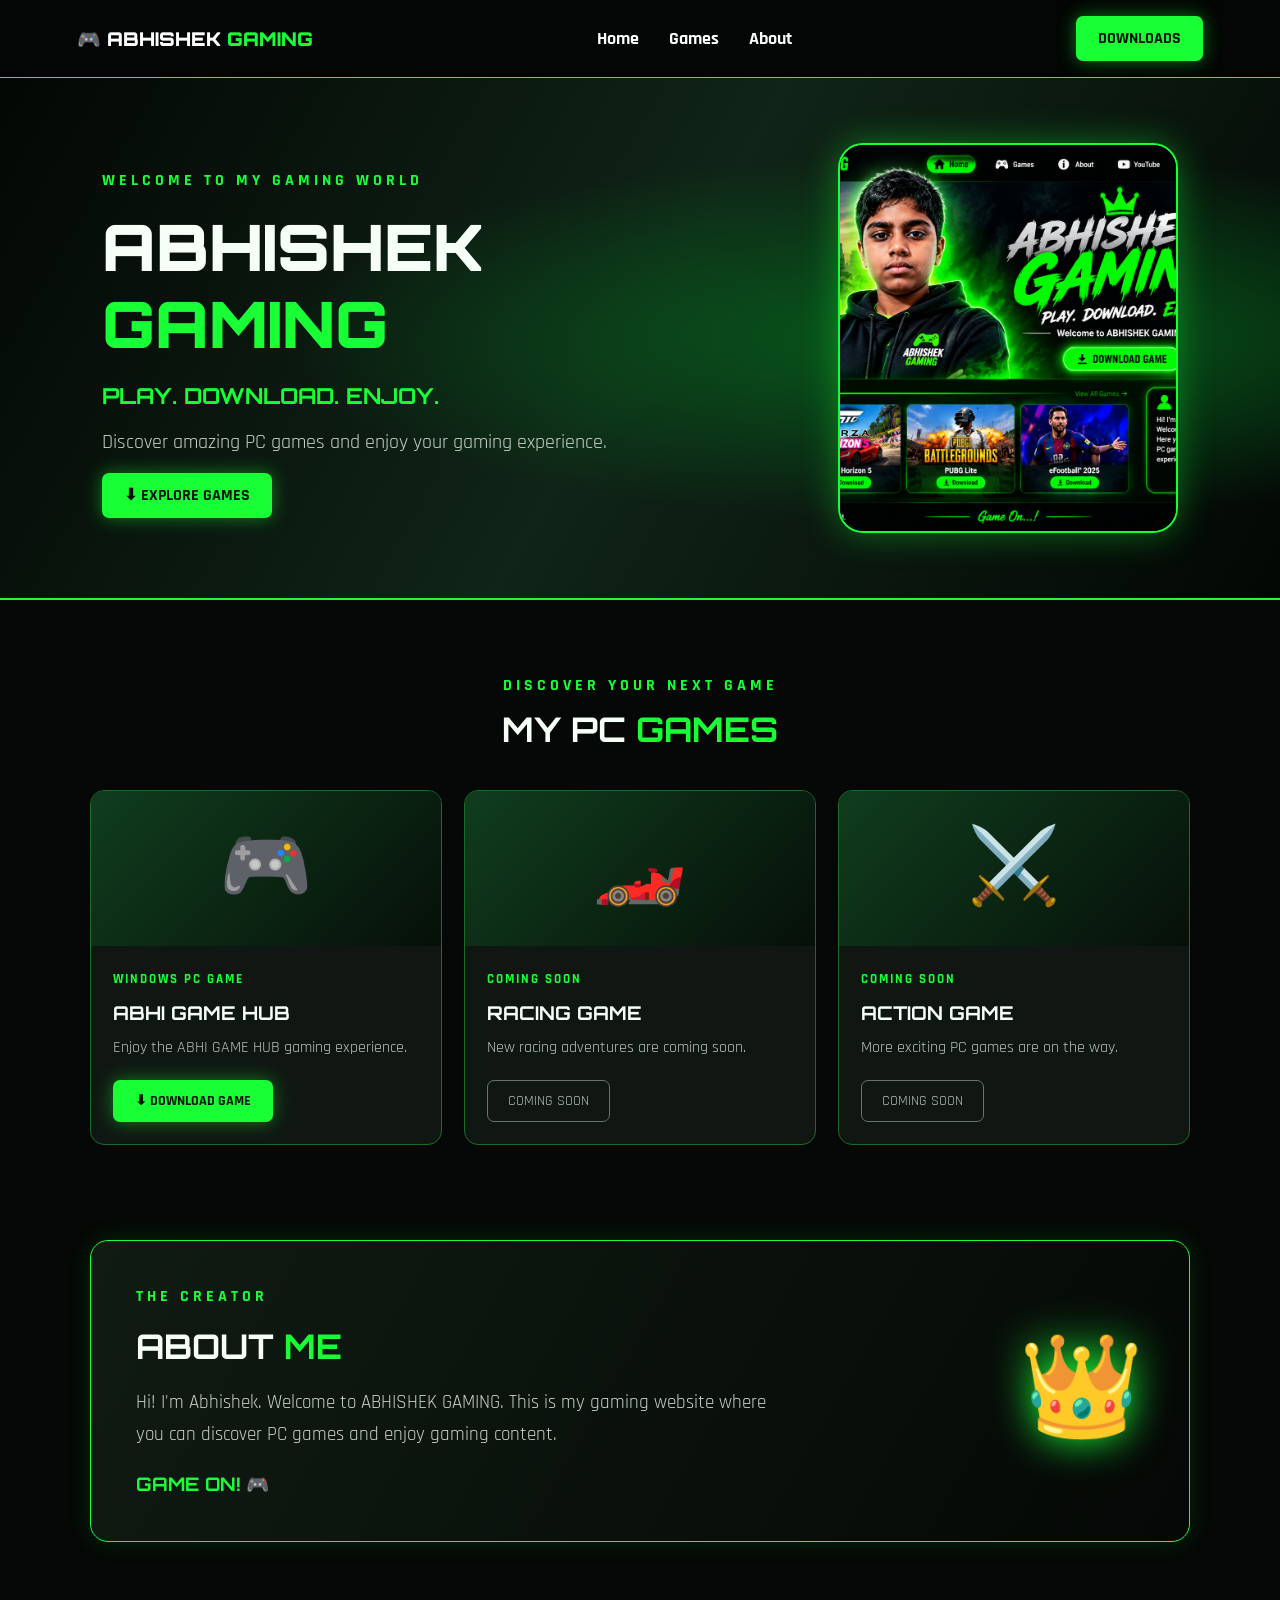
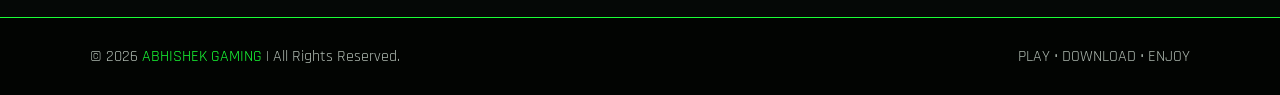
==== index.html @ 5f0d9680 "Update index.html" ====
<!DOCTYPE html>
<html lang="en">
<head>
  <meta charset="UTF-8">
 <meta name="google-site-verification" content="TpRBBOFH13woPMyVoGocZKVN5jD1tN5JcYFWrQmEmKY" />
  <meta name="viewport" content="width=device-width, initial-scale=1.0">
  <title>ABHISHEK GAMING | Official</title>
  <meta name="description" content="Welcome to ABHISHEK GAMING. Discover and download PC games.">
  <link rel="stylesheet" href="style.css">
</head>
<body>

<header class="navbar">
  <a class="logo" href="#home">🎮 ABHISHEK <span>GAMING</span></a>
  <nav>
    <a href="#home">Home</a>
    <a href="#games">Games</a>
    <a href="#about">About</a>
  </nav>
  <a class="nav-btn" href="#games">DOWNLOADS</a>
</header>

<main>
<section class="hero" id="home">
  <div class="hero-content">
    <p class="tag">WELCOME TO MY GAMING WORLD</p>
    <h1>ABHISHEK <span>GAMING</span></h1>
    <h2>PLAY. DOWNLOAD. ENJOY.</h2>
    <p class="intro">
      Discover amazing PC games and enjoy your gaming experience.
    </p>
    <a href="#games" class="main-btn">⬇ EXPLORE GAMES</a>
  </div>

  <div class="profile">
    <img src="abhishek.jpg" alt="Abhishek - ABHISHEK GAMING">
  </div>
</section>

<section class="games-section" id="games">
  <div class="section-heading">
    <p>DISCOVER YOUR NEXT GAME</p>
    <h2>MY PC <span>GAMES</span></h2>
  </div>

  <div class="game-grid">
    <article class="game-card">
      <div class="game-image">🎮</div>
      <div class="game-info">
        <span class="game-type">WINDOWS PC GAME</span>
        <h3>ABHI GAME HUB</h3>
        <p>Enjoy the ABHI GAME HUB gaming experience.</p>
        <a class="download-btn"
           href="ABHI_GAME_HUB.zip"
           download>⬇ DOWNLOAD GAME</a>
      </div>
    </article>

    <article class="game-card coming">
      <div class="game-image">🏎️</div>
      <div class="game-info">
        <span class="game-type">COMING SOON</span>
        <h3>RACING GAME</h3>
        <p>New racing adventures are coming soon.</p>
        <span class="soon-btn">COMING SOON</span>
      </div>
    </article>

    <article class="game-card coming">
      <div class="game-image">⚔️</div>
      <div class="game-info">
        <span class="game-type">COMING SOON</span>
        <h3>ACTION GAME</h3>
        <p>More exciting PC games are on the way.</p>
        <span class="soon-btn">COMING SOON</span>
      </div>
    </article>
  </div>
</section>

<section class="about" id="about">
  <div>
    <p class="tag">THE CREATOR</p>
    <h2>ABOUT <span>ME</span></h2>
    <p>
      Hi! I'm Abhishek. Welcome to ABHISHEK GAMING.
      This is my gaming website where you can discover
      PC games and enjoy gaming content.
    </p>
    <h3>GAME ON! 🎮</h3>
  </div>
  <div class="about-icon">👑</div>
</section>
</main>

<footer>
  <p>© 2026 <span>ABHISHEK GAMING</span> | All Rights Reserved.</p>
  <p>PLAY • DOWNLOAD • ENJOY</p>
</footer>

</body>
</html>
---- style.css ----
@import url('https://fonts.googleapis.com/css2?family=Orbitron:wght@400;500;600;700;800;900&family=Rajdhani:wght@400;500;600;700&display=swap');

:root {
  --green: #19ff36;
  --dark: #050806;
  --panel: #101712;
  --white: #f5fff7;
}

* {
  margin: 0;
  padding: 0;
  box-sizing: border-box;
  scroll-behavior: smooth;
}

body {
  background: var(--dark);
  color: var(--white);
  font-family: 'Rajdhani', sans-serif;
}

.navbar {
  min-height: 78px;
  padding: 15px 6%;
  display: flex;
  justify-content: space-between;
  align-items: center;
  background: #030604;
  border-bottom: 1px solid var(--green);
  position: sticky;
  top: 0;
  z-index: 10;
}

.logo {
  color: white;
  font-family: 'Orbitron', sans-serif;
  font-weight: 900;
  font-size: 19px;
  text-decoration: none;
}

.logo span,
footer span {
  color: var(--green);
}

nav {
  display: flex;
  gap: 30px;
}

nav a {
  color: white;
  text-decoration: none;
  font-size: 18px;
  font-weight: 700;
}

nav a:hover {
  color: var(--green);
}

.nav-btn,
.main-btn,
.download-btn {
  background: var(--green);
  color: #001500;
  padding: 12px 22px;
  border-radius: 7px;
  font-weight: 900;
  text-decoration: none;
  box-shadow: 0 0 18px #19ff3670;
  transition: .3s;
}

.nav-btn:hover,
.main-btn:hover,
.download-btn:hover {
  background: white;
  transform: translateY(-3px);
}

.hero {
  min-height: 510px;
  padding: 65px 8%;
  display: flex;
  align-items: center;
  justify-content: space-between;
  gap: 40px;
  background:
    radial-gradient(ellipse at 75% 50%, #075c1c 0%, transparent 50%),
    linear-gradient(120deg, #030704, #102417, #030704);
  border-bottom: 2px solid var(--green);
}

.hero-content {
  max-width: 600px;
}

.tag {
  color: var(--green);
  letter-spacing: 4px;
  font-weight: 700;
  margin-bottom: 18px;
}

.hero h1 {
  font-family: 'Orbitron', sans-serif;
  font-size: clamp(35px, 5vw, 65px);
  font-weight: 900;
  line-height: 1.2;
}

.hero h1 span,
.hero h2,
.section-heading span,
.about h2 span {
  color: var(--green);
}

.hero h2 {
  font-family: 'Orbitron', sans-serif;
  font-size: 22px;
  margin: 20px 0;
}

.intro {
  color: #c5d2c8;
  font-size: 20px;
  margin-bottom: 30px;
}

.profile {
  width: 340px;
  height: 390px;
  flex-shrink: 0;
  border: 2px solid var(--green);
  border-radius: 25px;
  overflow: hidden;
  box-shadow: 0 0 35px #19ff3660;
}

.profile img {
  width: 100%;
  height: 100%;
  object-fit: cover;
  object-position: center 25%;
}

.games-section {
  padding: 75px 7%;
}

.section-heading {
  text-align: center;
  margin-bottom: 40px;
}

.section-heading p {
  color: var(--green);
  letter-spacing: 4px;
  font-weight: 700;
}

.section-heading h2,
.about h2 {
  font-family: 'Orbitron', sans-serif;
  font-size: 34px;
  margin-top: 12px;
}

.game-grid {
  display: grid;
  grid-template-columns: repeat(3, 1fr);
  gap: 22px;
}

.game-card {
  background: var(--panel);
  border: 1px solid #176c2b;
  border-radius: 14px;
  overflow: hidden;
  transition: .3s;
}

.game-card:hover {
  transform: translateY(-8px);
  border-color: var(--green);
  box-shadow: 0 0 25px #19ff3640;
}

.game-image {
  height: 155px;
  display: grid;
  place-items: center;
  font-size: 75px;
  background: linear-gradient(135deg, #103d1d, #061009);
}

.game-info {
  padding: 22px;
}

.game-type {
  color: var(--green);
  font-size: 13px;
  font-weight: 700;
  letter-spacing: 2px;
}

.game-info h3 {
  font-family: 'Orbitron', sans-serif;
  font-size: 19px;
  margin: 12px 0;
}

.game-info p {
  color: #b8c4bb;
  margin-bottom: 22px;
}

.download-btn,
.soon-btn {
  display: inline-block;
  font-size: 14px;
}

.soon-btn {
  padding: 11px 20px;
  border: 1px solid #68736a;
  border-radius: 7px;
  color: #b6c1b8;
}

.about {
  margin: 20px 7% 75px;
  padding: 45px;
  display: flex;
  justify-content: space-between;
  align-items: center;
  background: linear-gradient(120deg, #101b12, #050806);
  border: 1px solid var(--green);
  border-radius: 18px;
  box-shadow: 0 0 25px #19ff3620;
}

.about div:first-child {
  max-width: 650px;
}

.about p:not(.tag) {
  font-size: 19px;
  line-height: 1.7;
  color: #c7d2c9;
  margin-top: 20px;
}

.about h3 {
  color: var(--green);
  margin-top: 20px;
  font-family: 'Orbitron', sans-serif;
}

.about-icon {
  font-size: 100px;
  filter: drop-shadow(0 0 20px var(--green));
}

footer {
  padding: 28px 7%;
  display: flex;
  justify-content: space-between;
  gap: 15px;
  background: #020402;
  border-top: 1px solid var(--green);
  color: #aeb9b0;
}

@media (max-width: 850px) {
  .hero {
    flex-direction: column;
    text-align: center;
  }

  .profile {
    width: min(100%, 340px);
  }

  .game-grid {
    grid-template-columns: repeat(2, 1fr);
  }

  nav {
    gap: 12px;
  }
}

@media (max-width: 550px) {
  .navbar {
    flex-wrap: wrap;
    justify-content: center;
    gap: 15px;
  }

  nav {
    width: 100%;
    justify-content: center;
  }

  .nav-btn {
    display: none;
  }

  .hero {
    padding: 50px 20px;
  }

  .game-grid {
    grid-template-columns: 1fr;
  }

  .about {
    margin: 20px;
    padding: 25px;
  }

  .about-icon {
    display: none;
  }

  footer {
    flex-direction: column;
    text-align: center;
  }
}
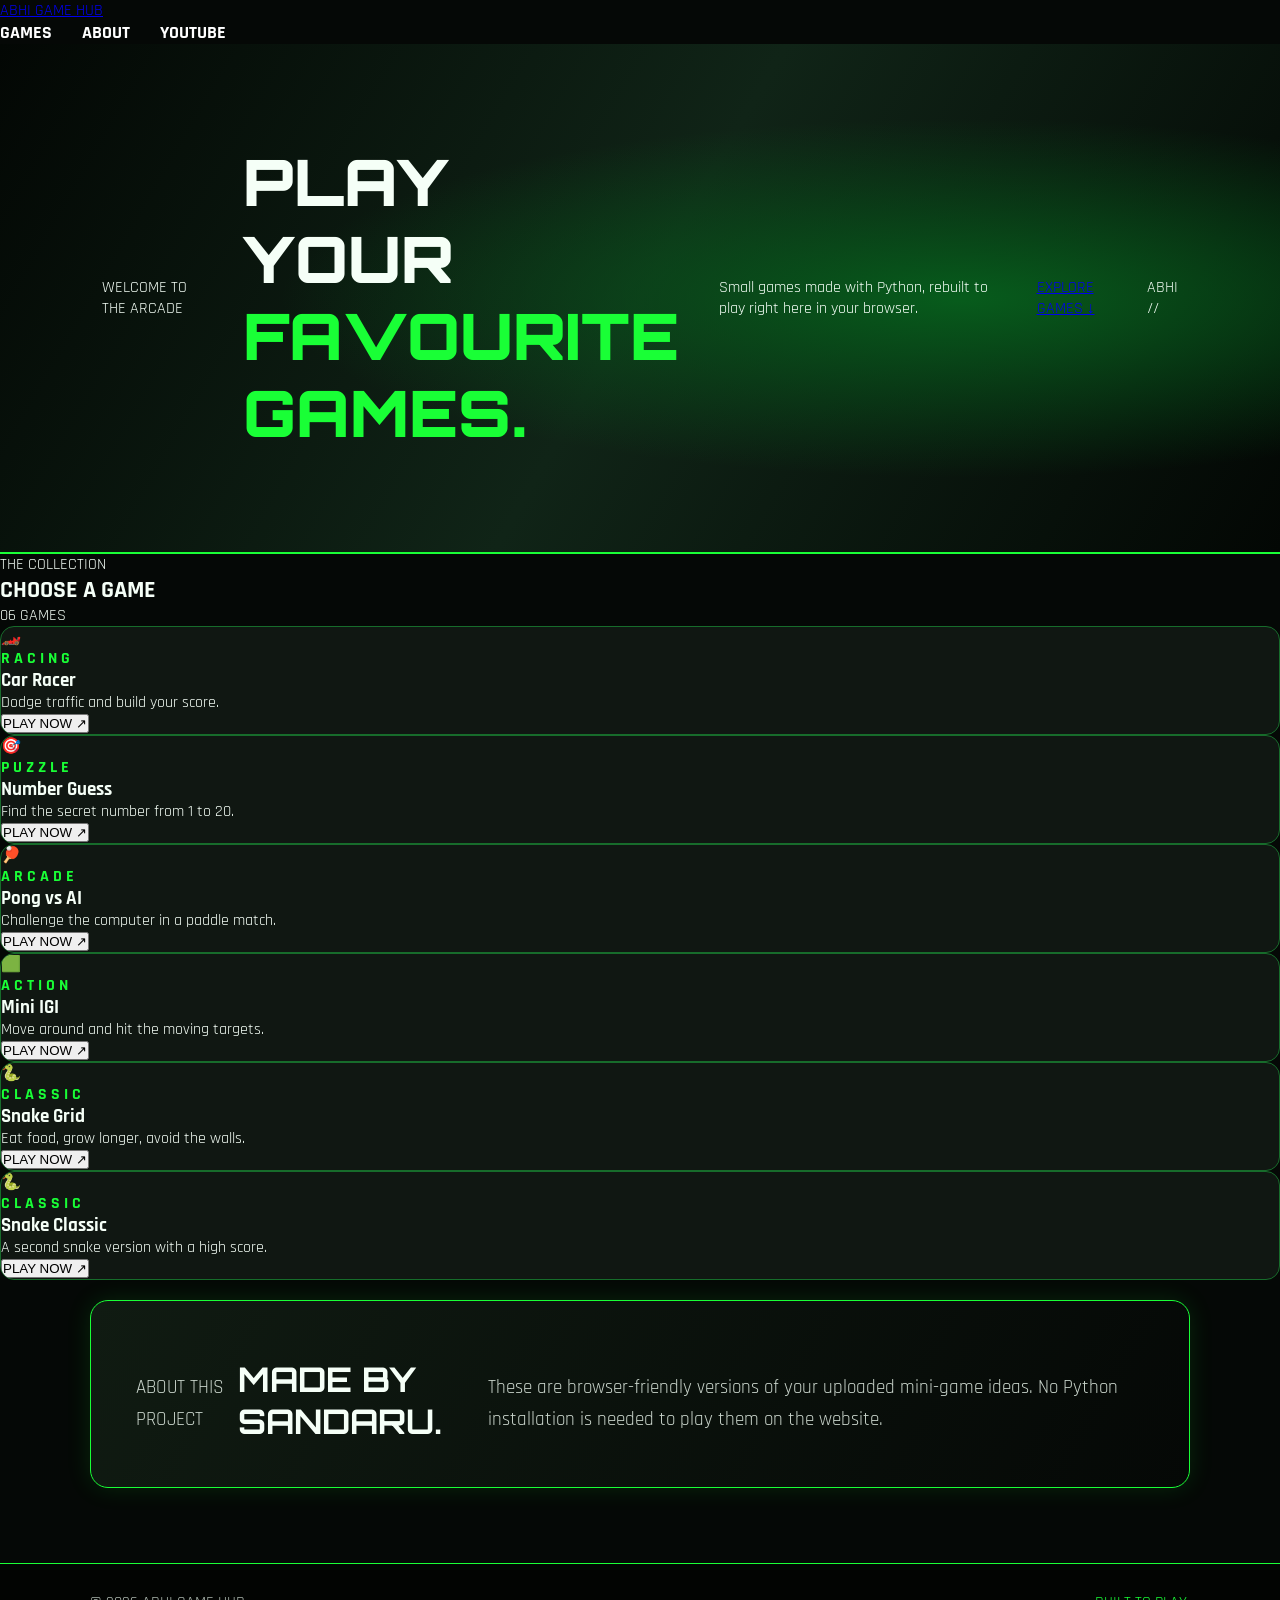
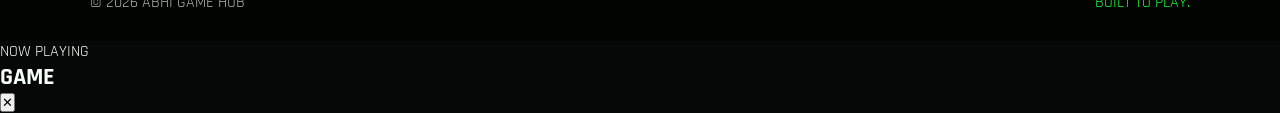
==== commit abfd43e0: "Update index.html" ====
--- a/index.html
+++ b/index.html
@@ -3,104 +3,45 @@
 <html lang="en">
 <head>
   <meta charset="UTF-8">
- <meta name="google-site-verification" content="TpRBBOFH13woPMyVoGocZKVN5jD1tN5JcYFWrQmEmKY" />
   <meta name="viewport" content="width=device-width, initial-scale=1.0">
-  <title>ABHISHEK GAMING | Official</title>
-  <meta name="description" content="Welcome to ABHISHEK GAMING. Discover and download PC games.">
+  <title>ABHI GAME HUB</title>
   <link rel="stylesheet" href="style.css">
 </head>
 <body>
+  <header class="top">
+    <a class="brand" href="#"><span>ABHI</span> GAME HUB</a>
+    <nav><a href="#games">GAMES</a><a href="#about">ABOUT</a><a href="youtube.html">YOUTUBE</a></nav>
+  </header>
+  <main>
+    <section class="hero">
+      <p class="eyebrow">WELCOME TO THE ARCADE</p>
+      <h1>PLAY YOUR<br><span>FAVOURITE GAMES.</span></h1>
+      <p class="sub">Small games made with Python, rebuilt to play right here in your browser.</p>
+      <a class="cta" href="#games">EXPLORE GAMES ↓</a>
+      <div class="hero-mark">ABHI<span> //</span></div>
+    </section>
+    <section id="games" class="section">
+      <div class="section-head"><div><p class="eyebrow">THE COLLECTION</p><h2>CHOOSE A GAME</h2></div><span class="count">06 GAMES</span></div>
+      <div class="cards">
+        <article class="game-card"><div class="game-icon car">🏎️</div><div class="card-info"><span class="tag">RACING</span><h3>Car Racer</h3><p>Dodge traffic and build your score.</p><button onclick="openGame('car')">PLAY NOW ↗</button></div></article>
+        <article class="game-card"><div class="game-icon guess">🎯</div><div class="card-info"><span class="tag">PUZZLE</span><h3>Number Guess</h3><p>Find the secret number from 1 to 20.</p><button onclick="openGame('guess')">PLAY NOW ↗</button></div></article>
+        <article class="game-card"><div class="game-icon pong">🏓</div><div class="card-info"><span class="tag">ARCADE</span><h3>Pong vs AI</h3><p>Challenge the computer in a paddle match.</p><button onclick="openGame('pong')">PLAY NOW ↗</button></div></article>
+        <article class="game-card"><div class="game-icon shooter">🟩</div><div class="card-info"><span class="tag">ACTION</span><h3>Mini IGI</h3><p>Move around and hit the moving targets.</p><button onclick="openGame('shooter')">PLAY NOW ↗</button></div></article>
+        <article class="game-card"><div class="game-icon snake">🐍</div><div class="card-info"><span class="tag">CLASSIC</span><h3>Snake Grid</h3><p>Eat food, grow longer, avoid the walls.</p><button onclick="openGame('snake')">PLAY NOW ↗</button></div></article>
+        <article class="game-card"><div class="game-icon snake2">🐍</div><div class="card-info"><span class="tag">CLASSIC</span><h3>Snake Classic</h3><p>A second snake version with a high score.</p><button onclick="openGame('snake2')">PLAY NOW ↗</button></div></article>
+      </div>
+    </section>
+    <section id="about" class="about"><p class="eyebrow">ABOUT THIS PROJECT</p><h2>MADE BY SANDARU.</h2><p>These are browser-friendly versions of your uploaded mini-game ideas. No Python installation is needed to play them on the website.</p></section>
+  </main>
+  <footer>© 2026 ABHI GAME HUB <span>BUILT TO PLAY.</span></footer>
 
-<header class="navbar">
-  <a class="logo" href="#home">🎮 ABHISHEK <span>GAMING</span></a>
-  <nav>
-    <a href="#home">Home</a>
-    <a href="#games">Games</a>
-    <a href="#about">About</a>
-  </nav>
-  <a class="nav-btn" href="#games">DOWNLOADS</a>
-</header>
-
-<main>
-<section class="hero" id="home">
-  <div class="hero-content">
-    <p class="tag">WELCOME TO MY GAMING WORLD</p>
-    <h1>ABHISHEK <span>GAMING</span></h1>
-    <h2>PLAY. DOWNLOAD. ENJOY.</h2>
-    <p class="intro">
-      Discover amazing PC games and enjoy your gaming experience.
-    </p>
-    <a href="#games" class="main-btn">⬇ EXPLORE GAMES</a>
+  <div class="modal" id="gameModal" aria-hidden="true">
+    <div class="modal-panel">
+      <div class="modal-head"><div><p class="eyebrow">NOW PLAYING</p><h2 id="gameTitle">GAME</h2></div><button class="close" onclick="closeGame()" aria-label="Close game">✕</button></div>
+      <div id="gameArea" class="game-area"></div>
+      <p class="help" id="gameHelp"></p>
+    </div>
   </div>
-
-  <div class="profile">
-    <img src="abhishek.jpg" alt="Abhishek - ABHISHEK GAMING">
-  </div>
-</section>
-
-<section class="games-section" id="games">
-  <div class="section-heading">
-    <p>DISCOVER YOUR NEXT GAME</p>
-    <h2>MY PC <span>GAMES</span></h2>
-  </div>
-
-  <div class="game-grid">
-    <article class="game-card">
-      <div class="game-image">🎮</div>
-      <div class="game-info">
-        <span class="game-type">WINDOWS PC GAME</span>
-        <h3>ABHI GAME HUB</h3>
-        <p>Enjoy the ABHI GAME HUB gaming experience.</p>
-        <a class="download-btn"
-           href="ABHI_GAME_HUB.zip"
-           download>⬇ DOWNLOAD GAME</a>
-      </div>
-    </article>
-
-    <article class="game-card coming">
-      <div class="game-image">🏎️</div>
-      <div class="game-info">
-        <span class="game-type">COMING SOON</span>
-        <h3>RACING GAME</h3>
-        <p>New racing adventures are coming soon.</p>
-        <span class="soon-btn">COMING SOON</span>
-      </div>
-    </article>
-
-    <article class="game-card coming">
-      <div class="game-image">⚔️</div>
-      <div class="game-info">
-        <span class="game-type">COMING SOON</span>
-        <h3>ACTION GAME</h3>
-        <p>More exciting PC games are on the way.</p>
-        <span class="soon-btn">COMING SOON</span>
-      </div>
-    </article>
-  </div>
-</section>
-
-<section class="about" id="about">
-  <div>
-    <p class="tag">THE CREATOR</p>
-    <h2>ABOUT <span>ME</span></h2>
-    <p>
-      Hi! I'm Abhishek. Welcome to ABHISHEK GAMING.
-      This is my gaming website where you can discover
-      PC games and enjoy gaming content.
-    </p>
-    <h3>GAME ON! 🎮</h3>
-  </div>
-  <div class="about-icon">👑</div>
-</section>
-</main>
-
-<footer>
-  <p>© 2026 <span>ABHISHEK GAMING</span> | All Rights Reserved.</p>
-  <p>PLAY • DOWNLOAD • ENJOY</p>
-</footer>
-
+  <script src="games.js"></script>
 </body>
 </html>
-
-
-
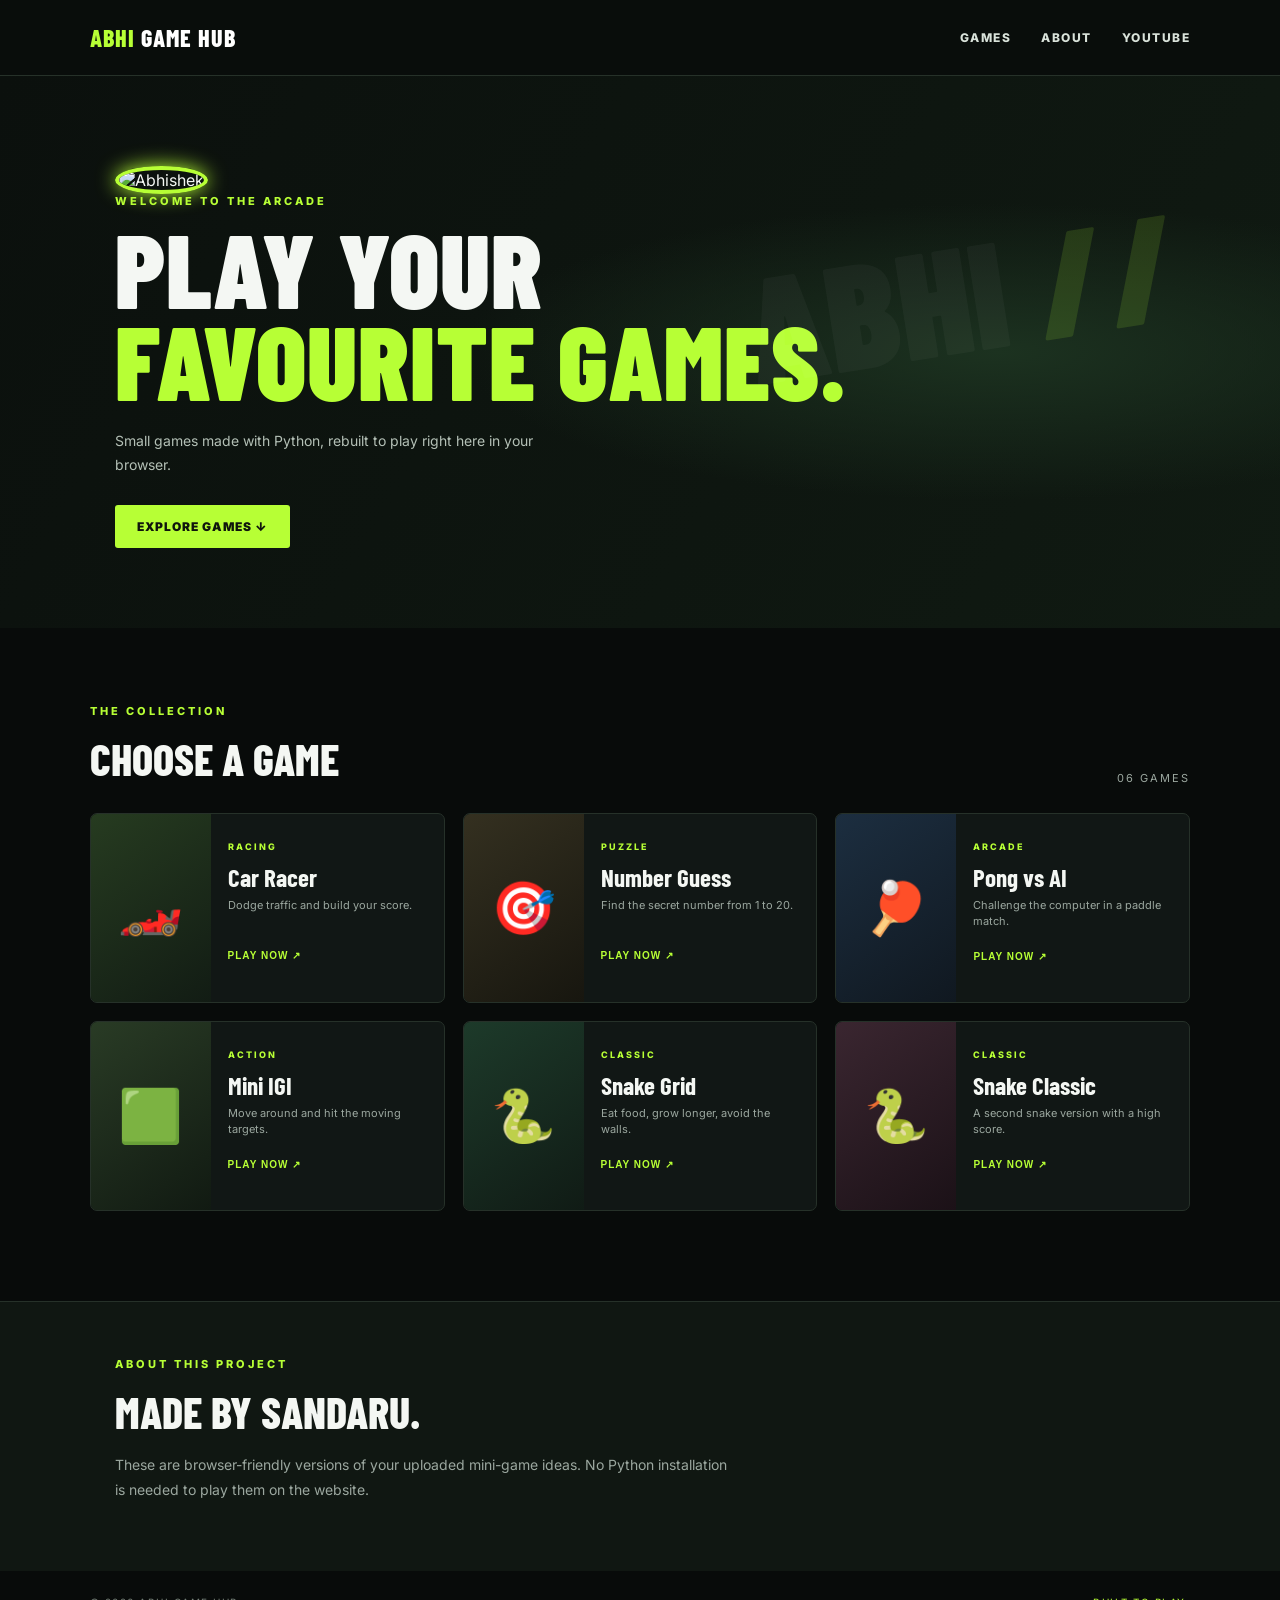
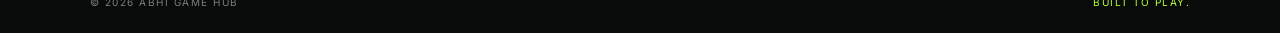
==== commit f4ba6c5f: "Update index.html" ====
--- a/index.html
+++ b/index.html
@@ -14,6 +14,12 @@
   </header>
   <main>
     <section class="hero">
+      <img src="abhishek.png"
+     alt="Abhishek"
+     style="width:150px;height:150px;
+     border-radius:50%;object-fit:cover;
+     border:4px solid #b7ff35;
+     box-shadow:0 0 20px #b7ff35;">
       <p class="eyebrow">WELCOME TO THE ARCADE</p>
       <h1>PLAY YOUR<br><span>FAVOURITE GAMES.</span></h1>
       <p class="sub">Small games made with Python, rebuilt to play right here in your browser.</p>
--- a/style.css
+++ b/style.css
@@ -1,340 +1,12 @@
+@import url('https://fonts.googleapis.com/css2?family=Barlow+Condensed:wght@500;600;700;800;900&family=Inter:wght@400;500;600;700;800&display=swap');
+:root{--bg:#080b0a;--panel:#111715;--green:#b7ff35;--muted:#9ba79f;--line:#263129}
+*{box-sizing:border-box}html{scroll-behavior:smooth}body{margin:0;background:var(--bg);color:#f4f7f3;font-family:Inter,Arial,sans-serif}
+.top{height:76px;display:flex;align-items:center;justify-content:space-between;padding:0 7%;border-bottom:1px solid var(--line);background:#090d0b}
+.brand{font:800 24px 'Barlow Condensed',sans-serif;letter-spacing:1px;color:white;text-decoration:none}.brand span{color:var(--green)}nav{display:flex;gap:30px}nav a{font-size:12px;font-weight:800;letter-spacing:1.5px;color:#d9e2da;text-decoration:none}
+.hero{position:relative;overflow:hidden;min-height:480px;padding:90px 9% 80px;background:radial-gradient(ellipse at 78% 50%,#1c3220 0,transparent 38%),linear-gradient(120deg,#0b100d,#101a12)}
+.eyebrow{color:var(--green);font-size:11px;font-weight:800;letter-spacing:3px;margin:0 0 14px}.hero h1{font:900 clamp(54px,9vw,104px)/.88 'Barlow Condensed',sans-serif;margin:0;letter-spacing:1px}.hero h1 span{color:var(--green)}.sub{max-width:470px;color:#b4c0b6;line-height:1.7;margin:24px 0 28px;font-size:14px}.cta{display:inline-block;background:var(--green);color:#10150d;text-decoration:none;padding:14px 22px;font-size:12px;font-weight:900;letter-spacing:1px;border-radius:3px}.hero-mark{position:absolute;right:8%;top:23%;font:900 clamp(55px,12vw,150px) 'Barlow Condensed',sans-serif;color:#ffffff09;transform:rotate(-9deg);pointer-events:none}.hero-mark span{color:#b7ff3522}
+.section{padding:76px 7% 90px}.section-head{display:flex;justify-content:space-between;align-items:end;margin-bottom:28px}.section h2,.about h2{font:800 44px 'Barlow Condensed',sans-serif;margin:0}.count{font-size:11px;letter-spacing:2px;color:var(--muted)}.cards{display:grid;grid-template-columns:repeat(3,1fr);gap:18px}.game-card{display:flex;min-height:190px;background:var(--panel);border:1px solid var(--line);border-radius:7px;overflow:hidden;transition:.2s}.game-card:hover{transform:translateY(-4px);border-color:#719d35}.game-icon{width:34%;display:grid;place-items:center;font-size:52px;background:linear-gradient(145deg,#263b20,#121c14)}.game-icon.guess{background:linear-gradient(145deg,#343020,#17160f)}.game-icon.pong{background:linear-gradient(145deg,#1c2e40,#101820)}.game-icon.shooter{background:linear-gradient(145deg,#293b25,#111a12)}.game-icon.snake{background:linear-gradient(145deg,#1d3a2a,#101b15)}.game-icon.snake2{background:linear-gradient(145deg,#3a2630,#1b1117)}.card-info{padding:20px 17px;flex:1}.tag{font-size:9px;letter-spacing:2px;color:var(--green);font-weight:800}.card-info h3{font:700 25px 'Barlow Condensed',sans-serif;margin:8px 0 5px}.card-info p{font-size:11px;color:var(--muted);line-height:1.5;min-height:32px;margin:0 0 14px}.card-info button,.close{border:0;cursor:pointer}.card-info button{background:transparent;color:var(--green);font-size:10px;font-weight:900;letter-spacing:1px;padding:0}.about{padding:55px 9%;background:#101712;border-top:1px solid var(--line)}.about p:last-child{max-width:620px;color:var(--muted);font-size:14px;line-height:1.8}footer{padding:25px 7%;display:flex;justify-content:space-between;color:#778279;font-size:10px;letter-spacing:1.5px}footer span{color:var(--green)}
+.modal{display:none;position:fixed;inset:0;background:#000d;z-index:5;align-items:center;justify-content:center;padding:18px}.modal.show{display:flex}.modal-panel{width:min(760px,100%);max-height:94vh;overflow:auto;background:#0e1511;border:1px solid #3b503b;border-radius:8px;padding:20px}.modal-head{display:flex;justify-content:space-between;align-items:center;margin-bottom:15px}.modal-head h2{font:800 32px 'Barlow Condensed',sans-serif;margin:0}.close{background:#263329;color:white;border-radius:4px;padding:10px 13px}.game-area{min-height:340px;background:#070b09;border:1px solid var(--line);display:flex;align-items:center;justify-content:center;overflow:hidden;border-radius:4px}.game-area canvas{max-width:100%;height:auto;display:block}.help{color:#9da99f;font-size:12px;text-align:center;min-height:18px;margin:12px 0 0}
+.game-ui{color:white;text-align:center;padding:22px;width:100%}.game-ui h3{font:700 30px 'Barlow Condensed';margin:0 0 12px}.game-ui input{padding:12px;border:1px solid #60705e;background:#101b13;color:white;border-radius:4px;width:130px}.game-ui button{padding:12px 16px;margin:6px;background:var(--green);border:0;border-radius:4px;font-weight:800;cursor:pointer}.game-ui .result{color:var(--green);min-height:25px;margin:15px}
+@media(max-width:900px){.cards{grid-template-columns:repeat(2,1fr)}}@media(max-width:600px){.top{padding:0 5%;height:65px}.hero{padding:70px 7%;min-height:430px}.section{padding:55px 5%}.cards{grid-template-columns:1fr}.game-card{min-height:165px}.section h2,.about h2{font-size:36px}nav{gap:14px}.hero-mark{right:2%;top:35%}.modal-panel{padding:13px}}
 
-
-@import url('https://fonts.googleapis.com/css2?family=Orbitron:wght@400;500;600;700;800;900&family=Rajdhani:wght@400;500;600;700&display=swap');
-
-:root {
-  --green: #19ff36;
-  --dark: #050806;
-  --panel: #101712;
-  --white: #f5fff7;
-}
-
-* {
-  margin: 0;
-  padding: 0;
-  box-sizing: border-box;
-  scroll-behavior: smooth;
-}
-
-body {
-  background: var(--dark);
-  color: var(--white);
-  font-family: 'Rajdhani', sans-serif;
-}
-
-.navbar {
-  min-height: 78px;
-  padding: 15px 6%;
-  display: flex;
-  justify-content: space-between;
-  align-items: center;
-  background: #030604;
-  border-bottom: 1px solid var(--green);
-  position: sticky;
-  top: 0;
-  z-index: 10;
-}
-
-.logo {
-  color: white;
-  font-family: 'Orbitron', sans-serif;
-  font-weight: 900;
-  font-size: 19px;
-  text-decoration: none;
-}
-
-.logo span,
-footer span {
-  color: var(--green);
-}
-
-nav {
-  display: flex;
-  gap: 30px;
-}
-
-nav a {
-  color: white;
-  text-decoration: none;
-  font-size: 18px;
-  font-weight: 700;
-}
-
-nav a:hover {
-  color: var(--green);
-}
-
-.nav-btn,
-.main-btn,
-.download-btn {
-  background: var(--green);
-  color: #001500;
-  padding: 12px 22px;
-  border-radius: 7px;
-  font-weight: 900;
-  text-decoration: none;
-  box-shadow: 0 0 18px #19ff3670;
-  transition: .3s;
-}
-
-.nav-btn:hover,
-.main-btn:hover,
-.download-btn:hover {
-  background: white;
-  transform: translateY(-3px);
-}
-
-.hero {
-  min-height: 510px;
-  padding: 65px 8%;
-  display: flex;
-  align-items: center;
-  justify-content: space-between;
-  gap: 40px;
-  background:
-    radial-gradient(ellipse at 75% 50%, #075c1c 0%, transparent 50%),
-    linear-gradient(120deg, #030704, #102417, #030704);
-  border-bottom: 2px solid var(--green);
-}
-
-.hero-content {
-  max-width: 600px;
-}
-
-.tag {
-  color: var(--green);
-  letter-spacing: 4px;
-  font-weight: 700;
-  margin-bottom: 18px;
-}
-
-.hero h1 {
-  font-family: 'Orbitron', sans-serif;
-  font-size: clamp(35px, 5vw, 65px);
-  font-weight: 900;
-  line-height: 1.2;
-}
-
-.hero h1 span,
-.hero h2,
-.section-heading span,
-.about h2 span {
-  color: var(--green);
-}
-
-.hero h2 {
-  font-family: 'Orbitron', sans-serif;
-  font-size: 22px;
-  margin: 20px 0;
-}
-
-.intro {
-  color: #c5d2c8;
-  font-size: 20px;
-  margin-bottom: 30px;
-}
-
-.profile {
-  width: 340px;
-  height: 390px;
-  flex-shrink: 0;
-  border: 2px solid var(--green);
-  border-radius: 25px;
-  overflow: hidden;
-  box-shadow: 0 0 35px #19ff3660;
-}
-
-.profile img {
-  width: 100%;
-  height: 100%;
-  object-fit: cover;
-  object-position: center 25%;
-}
-
-.games-section {
-  padding: 75px 7%;
-}
-
-.section-heading {
-  text-align: center;
-  margin-bottom: 40px;
-}
-
-.section-heading p {
-  color: var(--green);
-  letter-spacing: 4px;
-  font-weight: 700;
-}
-
-.section-heading h2,
-.about h2 {
-  font-family: 'Orbitron', sans-serif;
-  font-size: 34px;
-  margin-top: 12px;
-}
-
-.game-grid {
-  display: grid;
-  grid-template-columns: repeat(3, 1fr);
-  gap: 22px;
-}
-
-.game-card {
-  background: var(--panel);
-  border: 1px solid #176c2b;
-  border-radius: 14px;
-  overflow: hidden;
-  transition: .3s;
-}
-
-.game-card:hover {
-  transform: translateY(-8px);
-  border-color: var(--green);
-  box-shadow: 0 0 25px #19ff3640;
-}
-
-.game-image {
-  height: 155px;
-  display: grid;
-  place-items: center;
-  font-size: 75px;
-  background: linear-gradient(135deg, #103d1d, #061009);
-}
-
-.game-info {
-  padding: 22px;
-}
-
-.game-type {
-  color: var(--green);
-  font-size: 13px;
-  font-weight: 700;
-  letter-spacing: 2px;
-}
-
-.game-info h3 {
-  font-family: 'Orbitron', sans-serif;
-  font-size: 19px;
-  margin: 12px 0;
-}
-
-.game-info p {
-  color: #b8c4bb;
-  margin-bottom: 22px;
-}
-
-.download-btn,
-.soon-btn {
-  display: inline-block;
-  font-size: 14px;
-}
-
-.soon-btn {
-  padding: 11px 20px;
-  border: 1px solid #68736a;
-  border-radius: 7px;
-  color: #b6c1b8;
-}
-
-.about {
-  margin: 20px 7% 75px;
-  padding: 45px;
-  display: flex;
-  justify-content: space-between;
-  align-items: center;
-  background: linear-gradient(120deg, #101b12, #050806);
-  border: 1px solid var(--green);
-  border-radius: 18px;
-  box-shadow: 0 0 25px #19ff3620;
-}
-
-.about div:first-child {
-  max-width: 650px;
-}
-
-.about p:not(.tag) {
-  font-size: 19px;
-  line-height: 1.7;
-  color: #c7d2c9;
-  margin-top: 20px;
-}
-
-.about h3 {
-  color: var(--green);
-  margin-top: 20px;
-  font-family: 'Orbitron', sans-serif;
-}
-
-.about-icon {
-  font-size: 100px;
-  filter: drop-shadow(0 0 20px var(--green));
-}
-
-footer {
-  padding: 28px 7%;
-  display: flex;
-  justify-content: space-between;
-  gap: 15px;
-  background: #020402;
-  border-top: 1px solid var(--green);
-  color: #aeb9b0;
-}
-
-@media (max-width: 850px) {
-  .hero {
-    flex-direction: column;
-    text-align: center;
-  }
-
-  .profile {
-    width: min(100%, 340px);
-  }
-
-  .game-grid {
-    grid-template-columns: repeat(2, 1fr);
-  }
-
-  nav {
-    gap: 12px;
-  }
-}
-
-@media (max-width: 550px) {
-  .navbar {
-    flex-wrap: wrap;
-    justify-content: center;
-    gap: 15px;
-  }
-
-  nav {
-    width: 100%;
-    justify-content: center;
-  }
-
-  .nav-btn {
-    display: none;
-  }
-
-  .hero {
-    padding: 50px 20px;
-  }
-
-  .game-grid {
-    grid-template-columns: 1fr;
-  }
-
-  .about {
-    margin: 20px;
-    padding: 25px;
-  }
-
-  .about-icon {
-    display: none;
-  }
-
-  footer {
-    flex-direction: column;
-    text-align: center;
-  }
-}
-
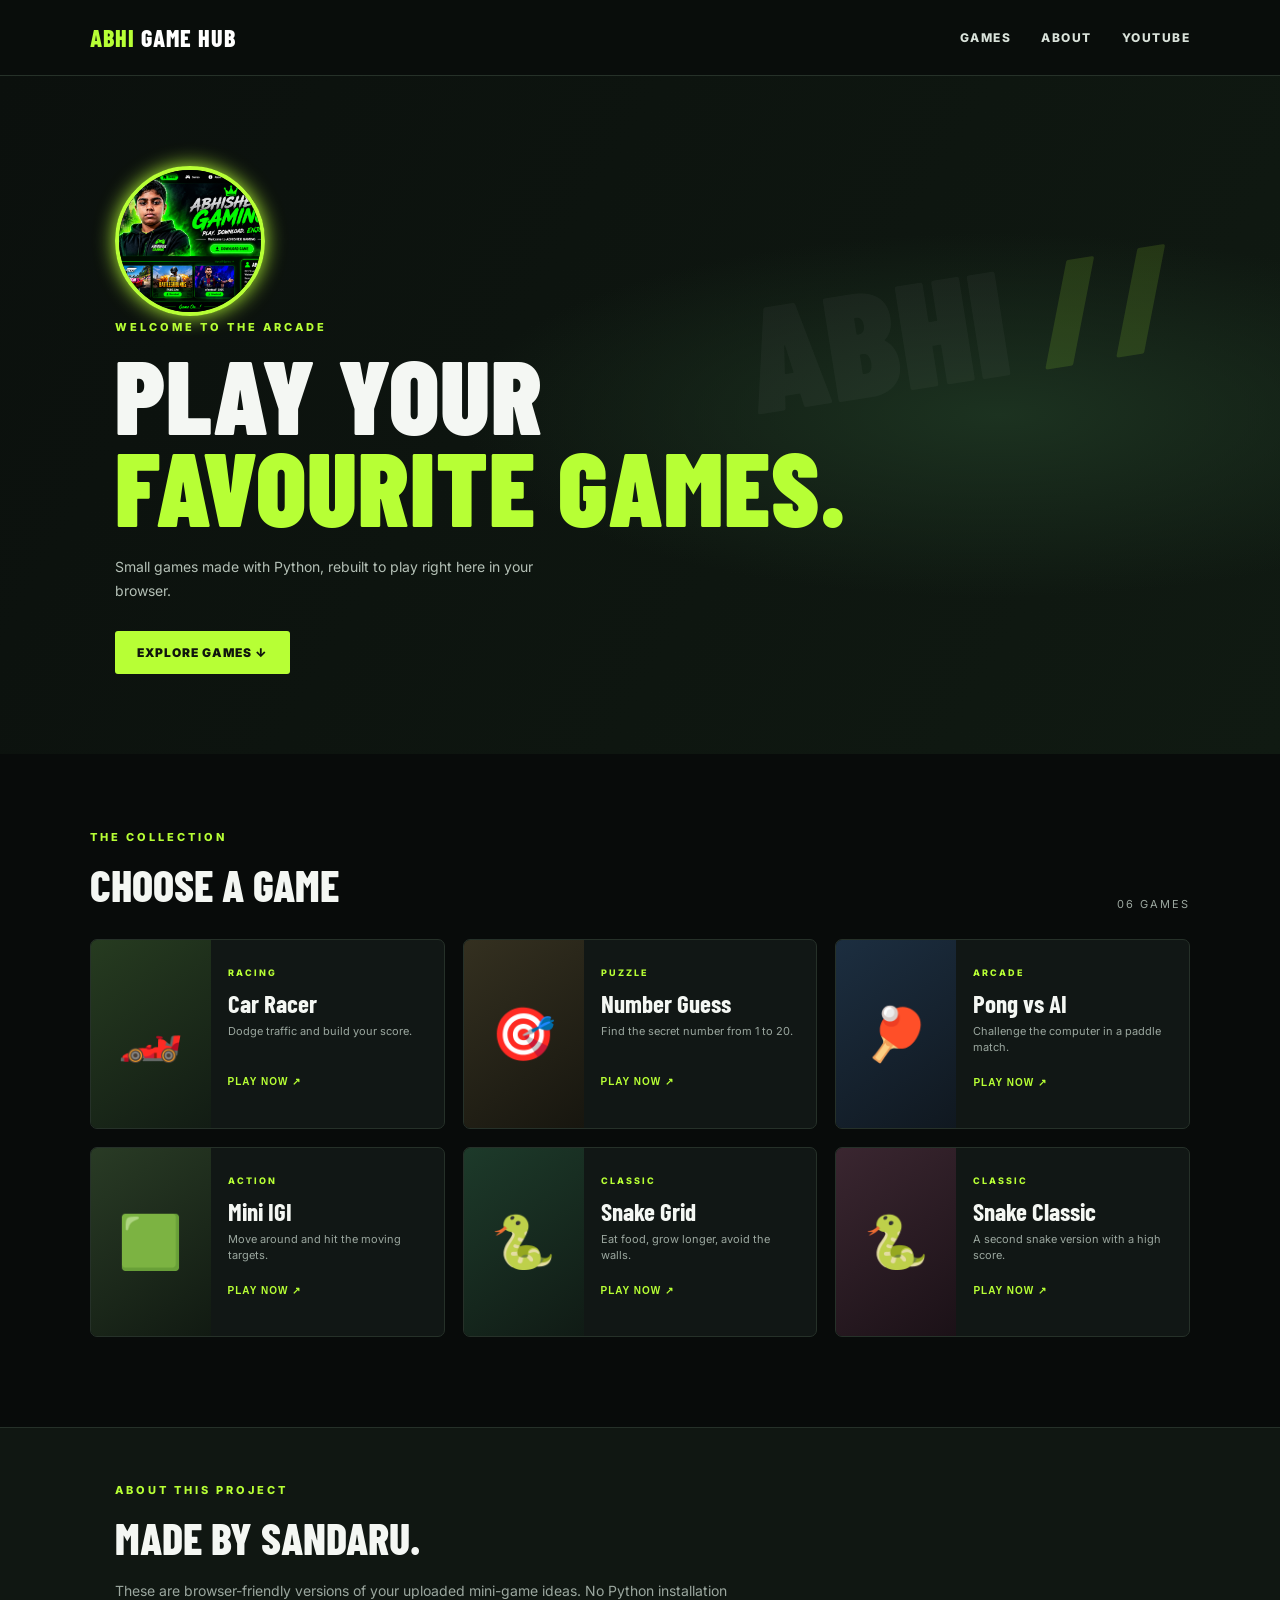
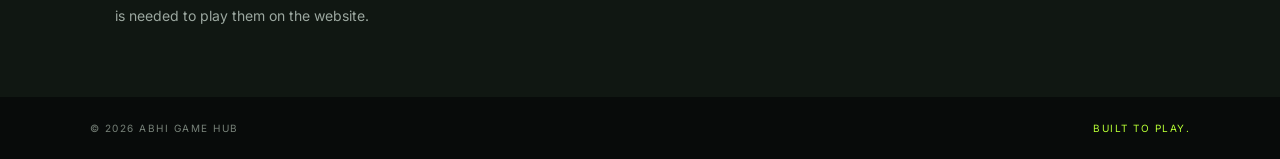
==== commit de97ae57: "Update index.html" ====
--- a/index.html
+++ b/index.html
@@ -14,7 +14,7 @@
   </header>
   <main>
     <section class="hero">
-      <img src="abhishek.png"
+      <img src="abhishek.jpg"
      alt="Abhishek"
      style="width:150px;height:150px;
      border-radius:50%;object-fit:cover;
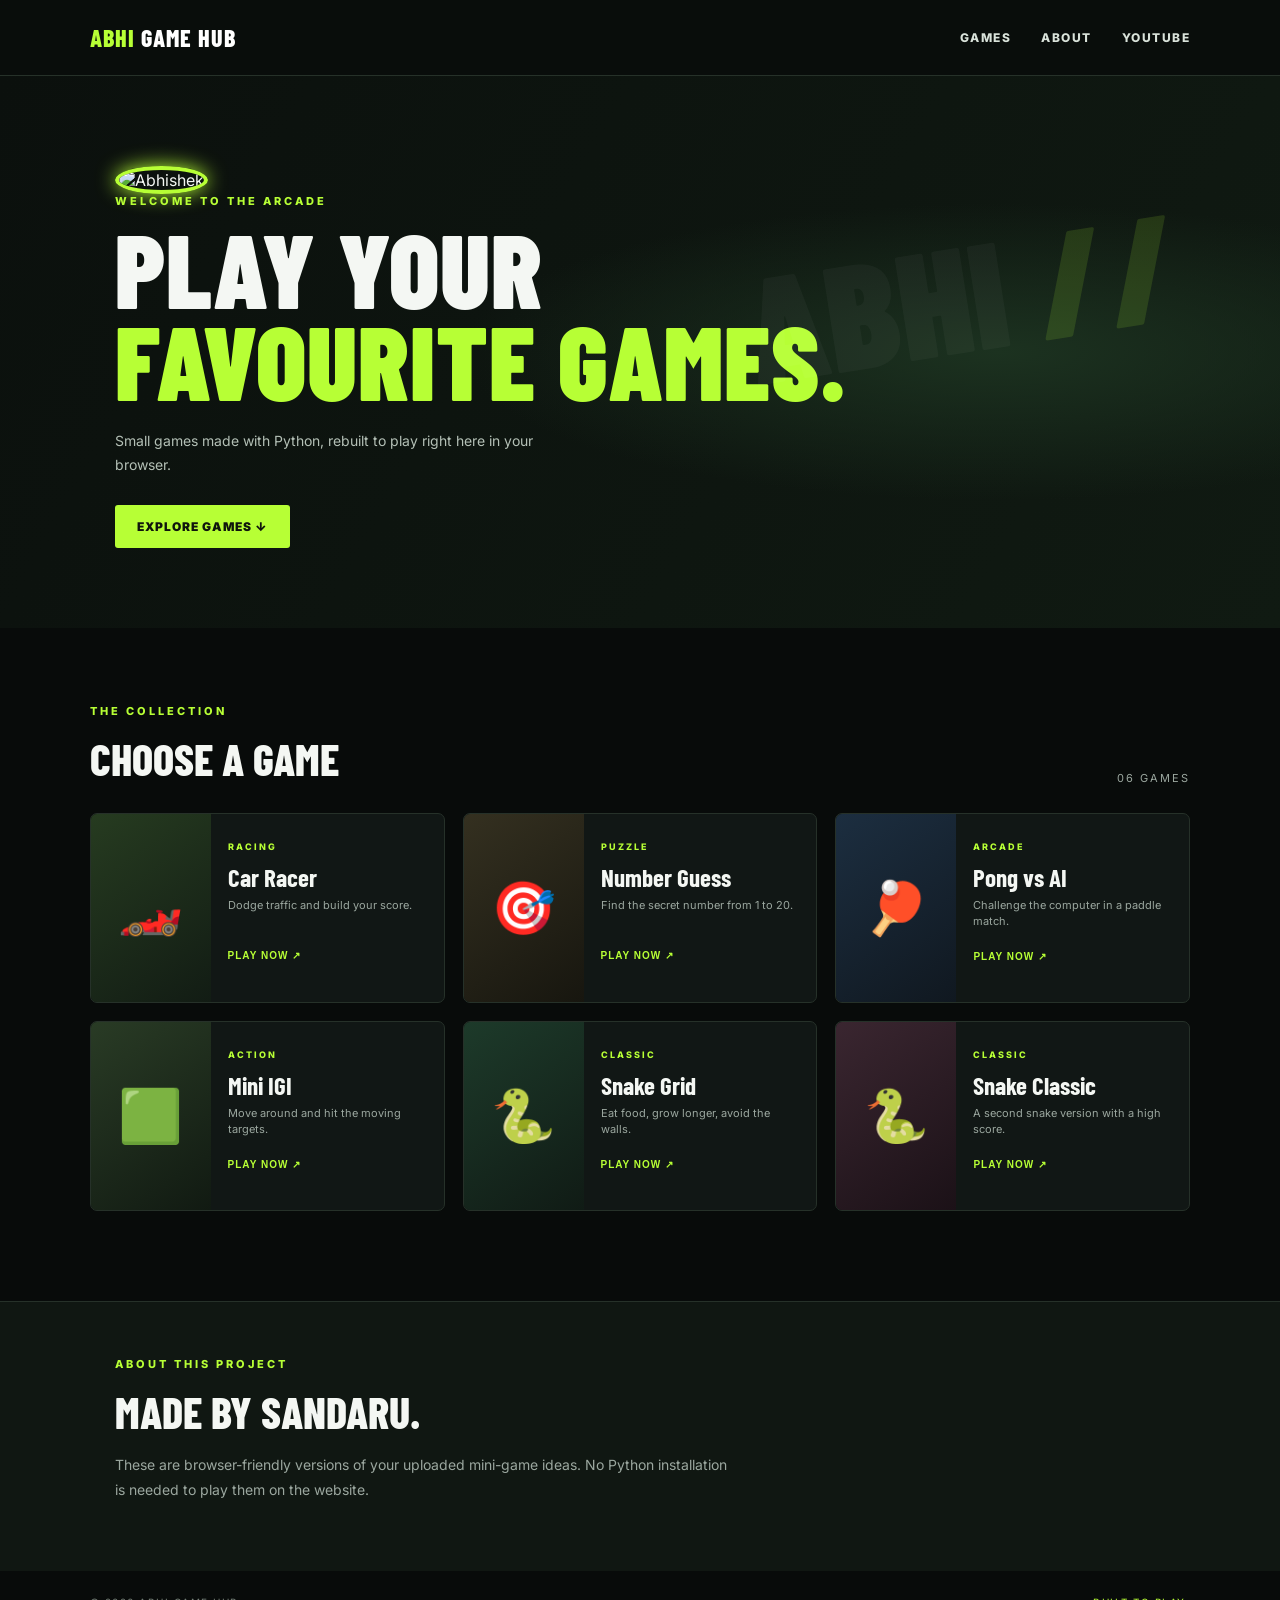
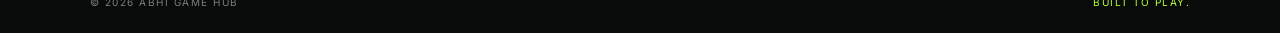
==== commit 1227bc25: "Update index.html" ====
--- a/index.html
+++ b/index.html
@@ -14,7 +14,7 @@
   </header>
   <main>
     <section class="hero">
-      <img src="abhishek.jpg"
+      <img src="abhishek(2).jpg"
      alt="Abhishek"
      style="width:150px;height:150px;
      border-radius:50%;object-fit:cover;
